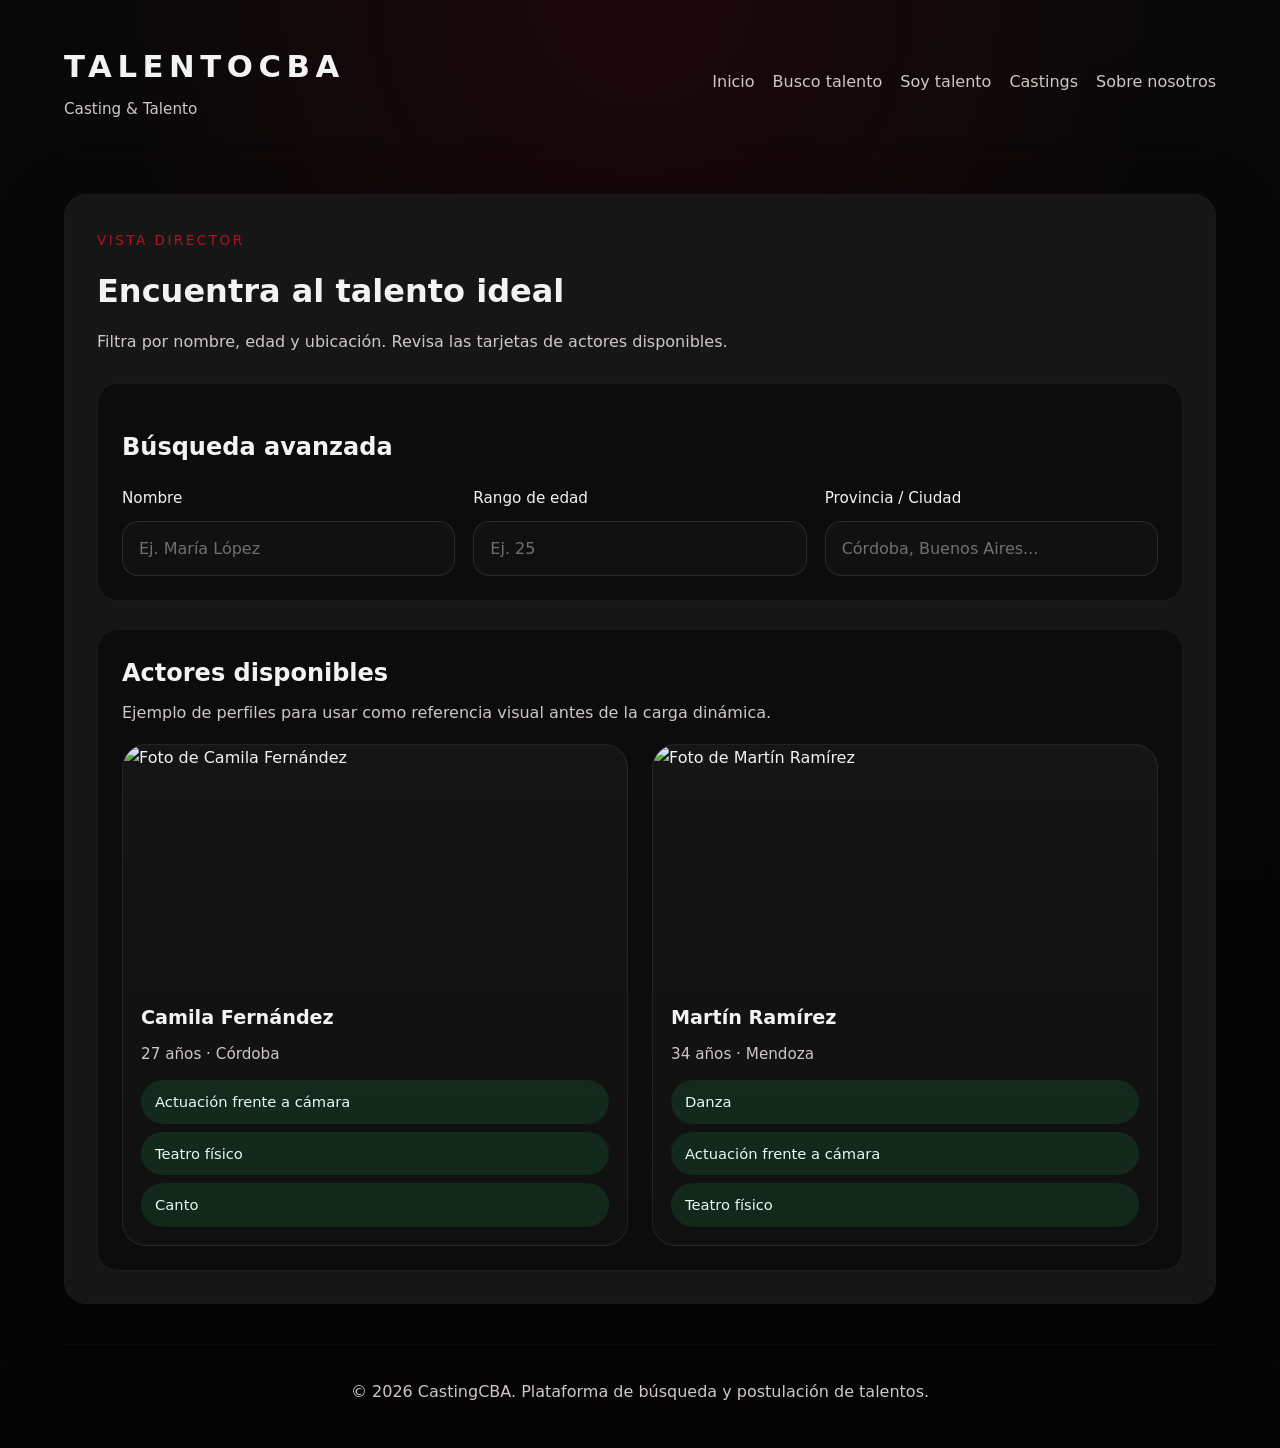
==== busco-talento.html @ aeace97a "antes de sass" ====
<!DOCTYPE html>
<html lang="es">
<head>
    <meta charset="utf-8">
    <meta name="viewport" content="width=device-width, initial-scale=1">
    <title>Busco talento — TalentoCBA</title>
    <link rel="stylesheet" href="style.css">
    <meta name="description" content="Buscador de talentos — CastingCBA">
</head>
<body>
    <div class="app-shell">
        <header class="site-header">
            <div class="brand">
                <span class="brand-logo">TalentoCBA</span>
                <p class="brand-tag">Casting & Talento</p>
            </div>
            <nav class="main-nav" aria-label="Navegación principal">
                <a href="index.html" class="nav-link">Inicio</a>
                <a href="busco-talento.html" class="nav-link">Busco talento</a>
                <a href="soy-talento.html" class="nav-link">Soy talento</a>
                <a href="castings.html" class="nav-link">Castings</a>
                <a href="sobre-nosotros.html" class="nav-link">Sobre nosotros</a>
            </nav>
        </header>

        <main>
            <section id="buscador" class="page-section section-buscador">
                <div class="section-header">
                    <span class="eyebrow">Vista Director</span>
                    <h1>Encuentra al talento ideal</h1>
                    <p>Filtra por nombre, edad y ubicación. Revisa las tarjetas de actores disponibles.</p>
                </div>

                <div class="panel filtro-panel" aria-labelledby="filtro-titulo">
                    <h2 id="filtro-titulo">Búsqueda avanzada</h2>
                    <form class="form-grid" id="formulario-buscador">
                        <label class="form-group" for="busqueda-input">
                            <span>Nombre</span>
                            <input type="search" id="busqueda-input" name="nombre" placeholder="Ej. María López">
                        </label>

                        <label class="form-group" for="busqueda-edad">
                            <span>Rango de edad</span>
                            <input type="number" id="busqueda-edad" name="edad" min="16" max="80" placeholder="Ej. 25">
                        </label>

                        <label class="form-group" for="busqueda-provincia">
                            <span>Provincia / Ciudad</span>
                            <input type="text" id="busqueda-provincia" name="ubicacion" placeholder="Córdoba, Buenos Aires...">
                        </label>
                    </form>
                </div>

                <div class="panel lista-panel">
                    <div class="panel-header">
                        <h2>Actores disponibles</h2>
                        <p>Ejemplo de perfiles para usar como referencia visual antes de la carga dinámica.</p>
                    </div>
                    <div id="contenedor-actores" class="actor-grid" role="list">
                        <article class="actor-card" role="listitem">
                            <div class="actor-card__media">
                                <img src="https://via.placeholder.com/320x320?text=Actriz" alt="Foto de Camila Fernández">
                            </div>
                            <div class="actor-card__body">
                                <h3>Camila Fernández</h3>
                                <p class="actor-meta">27 años · Córdoba</p>
                                <ul class="actor-skills">
                                    <li>Actuación frente a cámara</li>
                                    <li>Teatro físico</li>
                                    <li>Canto</li>
                                </ul>
                            </div>
                        </article>

                        <article class="actor-card" role="listitem">
                            <div class="actor-card__media">
                                <img src="https://via.placeholder.com/320x320?text=Actor" alt="Foto de Martín Ramírez">
                            </div>
                            <div class="actor-card__body">
                                <h3>Martín Ramírez</h3>
                                <p class="actor-meta">34 años · Mendoza</p>
                                <ul class="actor-skills">
                                    <li>Danza</li>
                                    <li>Actuación frente a cámara</li>
                                    <li>Teatro físico</li>
                                </ul>
                            </div>
                        </article>
                    </div>
                </div>
            </section>
        </main>

        <footer id="footer" class="site-footer">
            <p>© 2026 CastingCBA. Plataforma de búsqueda y postulación de talentos.</p>
        </footer>
    </div>
</body>
</html>
---- style.css ----
:root {
    color-scheme: dark;
    --bg: #090909;
    --surface: rgba(24, 24, 24, 0.95);
    --surface-strong: #121212;
    --surface-soft: #1b1b1b;
    --text: #f3f3f3;
    --text-muted: #d0c7c7;
    --accent: #b11226; /* rojo telón */
    --accent-strong: #7a0b18; /* rojo oscuro */
    --accent-soft: rgba(182, 3, 27, 0.12);
    --accent-contrast: #27ae60; /* verde contraste */
    --accent-contrast-soft: rgba(29, 214, 106, 0.12);
    --border: rgba(177, 18, 38, 0.08);
    --radius: 22px;
    --shadow: 0 25px 75px rgba(0, 0, 0, 0.28);
    font-family: Inter, system-ui, -apple-system, BlinkMacSystemFont, "Segoe UI", sans-serif;
}

* {
    box-sizing: border-box;
}

html, body {
    margin: 0;
    min-height: 100%;
    background: radial-gradient(circle at top, var(--accent-soft), transparent 35%),
                linear-gradient(180deg, #080808 0%, #050505 100%);
    color: var(--text);
}

body {
    line-height: 1.6;
}

img {
    display: block;
    max-width: 100%;
    height: auto;
}

button, input, select {
    font: inherit;
}

.app-shell {
    max-width: 1200px;
    margin: 0 auto;
    padding: 24px;
}

.site-header {
    display: flex;
    flex-wrap: wrap;
    justify-content: space-between;
    align-items: center;
    gap: 24px;
    padding: 18px 0 32px;
    border-bottom: 1px solid var(--border);
}

.brand {
    display: flex;
    flex-direction: column;
    gap: 6px;
}

.brand-logo {
    font-size: clamp(1.8rem, 2.4vw, 2.4rem);
    letter-spacing: 0.18em;
    text-transform: uppercase;
    font-weight: 800;
    color: var(--text);
}

.brand-tag {
    margin: 0;
    color: var(--text-muted);
    font-size: 0.95rem;
}

.main-nav {
    display: flex;
    gap: 18px;
    align-items: center;
}

/* Home links (index hub) */
.home-links ul {
    list-style: none;
    margin: 0;
    padding: 0;
    display: flex;
    gap: 18px;
}

.home-links a.nav-link {
    display: inline-block;
    padding: 12px 18px;
    border-radius: 12px;
    background: rgba(255,255,255,0.02);
}

.nav-link {
    color: var(--text-muted);
    text-decoration: none;
    transition: color 0.2s ease;
}

.nav-link:hover,
.nav-link:focus-visible {
    color: var(--accent);
}

.page-section {
    margin-top: 40px;
    padding: 32px;
    background: var(--surface);
    border: 1px solid var(--border);
    border-radius: var(--radius);
    box-shadow: var(--shadow);
}

.section-header {
    max-width: 760px;
    margin-bottom: 28px;
}

.eyebrow {
    display: inline-block;
    margin-bottom: 14px;
    color: var(--accent);
    font-size: 0.85rem;
    text-transform: uppercase;
    letter-spacing: 0.18em;
}

.section-header h1,
.section-header h2 {
    margin: 0 0 12px;
    font-size: clamp(2rem, 2.4vw, 2.4rem);
}

.section-header p {
    margin: 0;
    color: var(--text-muted);
    font-size: 1rem;
}

.panel {
    padding: 24px;
    background: rgba(12, 12, 12, 0.92);
    border: 1px solid rgba(255, 255, 255, 0.06);
    border-radius: 20px;
}

.filtro-panel {
    margin-bottom: 28px;
}

.panel-header {
    margin-bottom: 18px;
}

.panel-header h2 {
    margin: 0 0 8px;
    font-size: 1.5rem;
}

.panel-header p {
    margin: 0;
    color: var(--text-muted);
}

.form-grid {
    display: grid;
    gap: 18px;
    grid-template-columns: repeat(3, minmax(0, 1fr));
}

.form-group {
    display: flex;
    flex-direction: column;
    gap: 10px;
}

.form-group label,
.form-group span {
    font-size: 0.95rem;
    color: var(--text);
}

.form-group input,
.form-group select,
.form-group textarea {
    width: 100%;
    padding: 14px 16px;
    border-radius: 16px;
    border: 1px solid rgba(255,255,255,0.1);
    background: #111;
    color: var(--text);
}

.form-group input::placeholder {
    color: rgba(255,255,255,0.4);
}

.form-panel {
    display: grid;
    gap: 20px;
}

.form-panel .form-group {
    max-width: 520px;
}

.skill-group {
    border: 1px solid rgba(255,255,255,0.08);
    border-radius: 18px;
    padding: 18px;
    background: rgba(255,255,255,0.02);
}

.skill-group legend {
    padding: 0 8px;
    margin-left: 4px;
    color: var(--text);
    font-weight: 600;
}

.checkbox-inline {
    display: flex;
    align-items: center;
    gap: 12px;
    padding: 10px 0;
    color: var(--text-muted);
}

.checkbox-inline input {
    width: auto;
    accent-color: var(--accent);
}

.btn-submit {
    width: fit-content;
    padding: 14px 30px;
    border: none;
    border-radius: 999px;
    background: linear-gradient(135deg, var(--accent), #c97c46);
    color: #090909;
    font-weight: 700;
    cursor: pointer;
    transition: transform 0.2s ease, box-shadow 0.2s ease;
}

.btn-submit:hover,
.btn-submit:focus-visible {
    transform: translateY(-1px);
    box-shadow: 0 18px 35px rgba(39, 174, 96, 0.18);
}

.actor-grid {
    display: grid;
    gap: 24px;
    grid-template-columns: repeat(auto-fit, minmax(240px, 1fr));
}

.actor-card {
    display: grid;
    gap: 20px;
    border-radius: 24px;
    overflow: hidden;
    background: linear-gradient(180deg, rgba(255,255,255,0.04), rgba(255,255,255,0.02));
    border: 1px solid rgba(255,255,255,0.08);
    transition: transform 0.2s ease, border-color 0.2s ease;
}

.actor-card:hover {
    transform: translateY(-4px);
    border-color: rgba(177, 18, 38, 0.35);
}

.actor-card__media {
    min-height: 220px;
    overflow: hidden;
}

.actor-card__media img {
    width: 100%;
    height: 100%;
    object-fit: cover;
    display: block;
}

.actor-card__body {
    padding: 18px;
}

.actor-card h3 {
    margin: 0 0 8px;
    font-size: 1.2rem;
}

.actor-meta {
    margin: 0 0 14px;
    color: var(--text-muted);
    font-size: 0.95rem;
}

.actor-skills {
    list-style: none;
    margin: 0;
    padding: 0;
    display: grid;
    gap: 8px;
    color: var(--text);
}

.actor-skills li {
    padding: 10px 14px;
    border-radius: 999px;
    background: var(--accent-contrast-soft);
    color: #e7fbef;
    font-size: 0.92rem;
}

.site-footer {
    margin: 40px 0 20px;
    padding-top: 18px;
    color: var(--text-muted);
    border-top: 1px solid var(--border);
    text-align: center;
}

.d-none {
    display: none !important;
}

@media (max-width: 900px) {
    .form-grid {
        grid-template-columns: 1fr;
    }

    .site-header {
        flex-direction: column;
        align-items: flex-start;
    }
}

@media (max-width: 640px) {
    .app-shell {
        padding: 18px;
    }

    .page-section {
        padding: 22px;
    }

    .actor-card__body {
        padding: 16px;
    }
}

/* Additional responsive refinements */
@media (max-width: 1100px) {
    .app-shell {
        padding: 20px;
    }

    .form-grid {
        grid-template-columns: repeat(2, minmax(0, 1fr));
    }

    .section-header h1,
    .section-header h2 {
        font-size: clamp(1.6rem, 2.2vw, 2rem);
    }
}

@media (max-width: 900px) {
    .actor-grid {
        grid-template-columns: 1fr 1fr;
    }

    .actor-card__media {
        min-height: 180px;
    }

    .brand-logo {
        font-size: 1.6rem;
    }
}

@media (max-width: 700px) {
    .form-grid {
        grid-template-columns: 1fr;
    }

    .actor-grid {
        grid-template-columns: 1fr;
    }

    .actor-card__media {
        min-height: 140px;
    }

    .main-nav {
        width: 100%;
        justify-content: flex-start;
        gap: 12px;
        flex-wrap: wrap;
    }

    .nav-link {
        padding: 8px 10px;
    }
}

/* Reduce heavy shadows on small devices */
@media (max-width: 480px) {
    .page-section,
    .panel {
        box-shadow: none;
        border-radius: 14px;
        padding: 18px;
    }

    .brand-tag {
        font-size: 0.85rem;
    }
}
/* Contenedor principal */
.escenario-teatro {
  position: relative;
  width: 100%;
  height: 200px; /* Podés cambiar la altura a tu gusto */
  background-color: #1a1a1a; /* Fondo oscuro detrás del telón */
  overflow: hidden;
  border-radius: 8px;
  margin-bottom: 20px;
  display: flex;
  justify-content: center;
  align-items: center;
  cursor: pointer;
}

/* Estilo base para ambas hojas del telón */
.telon-hoja {
  position: absolute;
  top: 0;
  height: 100%;
  background: linear-gradient(to bottom, #800020, #4a0011); /* Rojo carmesí teatral */
  width: 50%; /* Cada una ocupa la mitad */
  transition: width 0.8s ease-in-out; /* Controla la velocidad de apertura */
  z-index: 2;
  box-shadow: inset 0 0 20px rgba(0, 0, 0, 0.5); /* Simula pliegues */
}

.telon-hoja.izquierda {
  left: 0;
}

.telon-hoja.derecha {
  right: 0;
}

/* El texto o contenido que queda abajo */
.contenido-escenario {
  position: relative;
  z-index: 1;
  text-align: center;
  color: #ffffff;
  padding: 20px;
}

/* --- LA MAGIA DEL HOVER (Apertura) --- */
.escenario-teatro:hover .telon-hoja {
  width: 0%; /* Al pasar el mouse, las hojas se encogen a cero */
}
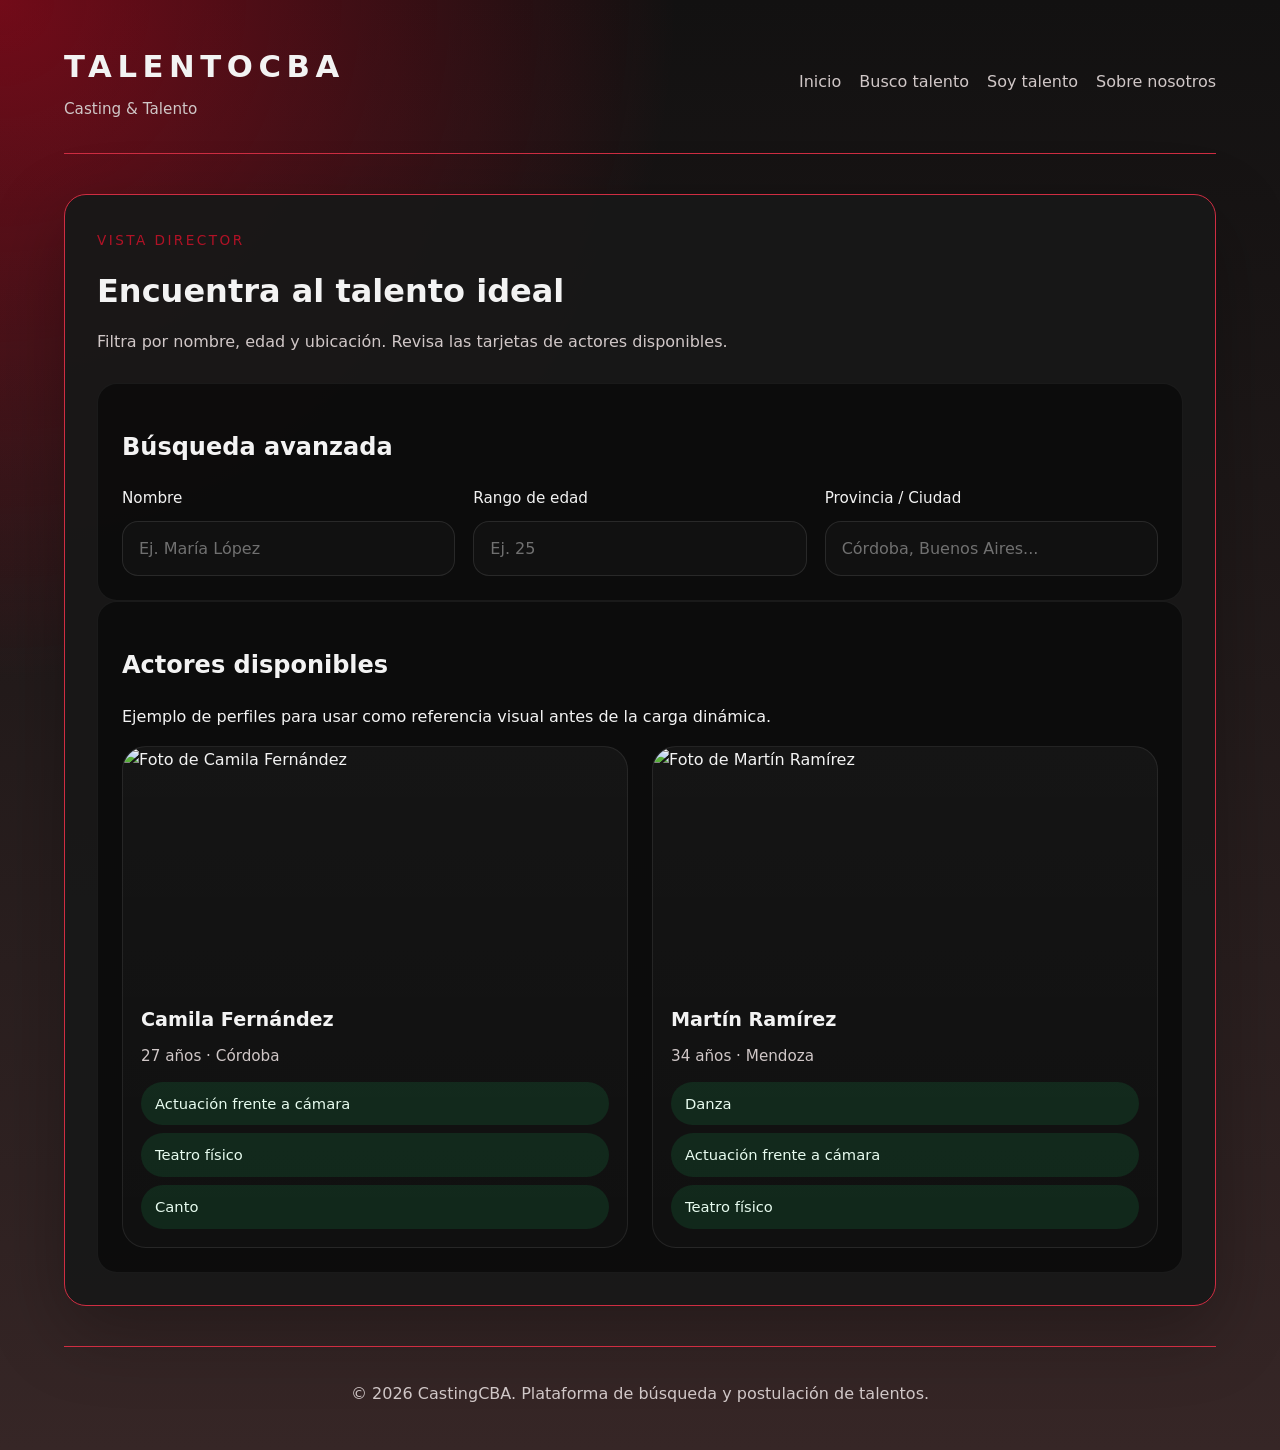
==== commit 386ed1b4: "eliminamos castings y ponemos enrutado de css" ====
--- a/busco-talento.html
+++ b/busco-talento.html
@@ -4,7 +4,7 @@
     <meta charset="utf-8">
     <meta name="viewport" content="width=device-width, initial-scale=1">
     <title>Busco talento — TalentoCBA</title>
-    <link rel="stylesheet" href="style.css">
+    <link rel="stylesheet" href="css/style.css">
     <meta name="description" content="Buscador de talentos — CastingCBA">
 </head>
 <body>
@@ -18,7 +18,7 @@
                 <a href="index.html" class="nav-link">Inicio</a>
                 <a href="busco-talento.html" class="nav-link">Busco talento</a>
                 <a href="soy-talento.html" class="nav-link">Soy talento</a>
-                <a href="castings.html" class="nav-link">Castings</a>
+                
                 <a href="sobre-nosotros.html" class="nav-link">Sobre nosotros</a>
             </nav>
         </header>
--- a/css/style.css
+++ b/css/style.css
@@ -0,0 +1,419 @@
+* {
+  box-sizing: border-box;
+}
+
+html, body {
+  margin: 0;
+  min-height: 100%;
+  background: radial-gradient(circle at top left, rgba(248, 2, 35, 0.4156862745), transparent 35%), linear-gradient(180deg, #121111 0%, #362626 100%);
+  color: #f3f3f3;
+  font-family: Inter, system-ui, -apple-system, BlinkMacSystemFont, "Segoe UI", sans-serif;
+}
+
+body {
+  line-height: 1.6;
+}
+
+img {
+  display: block;
+  max-width: 100%;
+  height: auto;
+}
+
+button, input, select {
+  font: inherit;
+}
+
+.d-none {
+  display: none !important;
+}
+
+.app-shell {
+  max-width: 1200px;
+  margin: 0 auto;
+  padding: 24px;
+}
+
+.site-header {
+  display: flex;
+  flex-wrap: wrap;
+  justify-content: space-between;
+  align-items: center;
+  gap: 24px;
+  padding: 18px 0 32px;
+  border-bottom: 1px solid rgb(207, 45, 66);
+}
+
+.brand {
+  display: flex;
+  flex-direction: column;
+  gap: 6px;
+}
+
+.brand-logo {
+  font-size: clamp(1.8rem, 2.4vw, 2.4rem);
+  letter-spacing: 0.18em;
+  text-transform: uppercase;
+  font-weight: 800;
+  color: gradient(rgba(13, 141, 66, 0.478)) from 0% to 100% via #b11226;
+}
+
+.brand-tag {
+  margin: 0;
+  color: #d0c7c7;
+  font-size: 0.95rem;
+}
+
+.main-nav {
+  display: flex;
+  gap: 18px;
+  align-items: center;
+}
+
+.home-links ul {
+  list-style: none;
+  margin: 0;
+  padding: 0;
+  display: flex;
+  gap: 18px;
+}
+
+.home-links a.nav-link {
+  display: inline-block;
+  padding: 12px 18px;
+  border-radius: 12px;
+  background: rgba(255, 255, 255, 0.02);
+}
+
+.nav-link {
+  color: #d0c7c7;
+  text-decoration: none;
+  transition: color 0.2s ease;
+}
+.nav-link:hover, .nav-link:focus-visible {
+  color: #b11226;
+}
+
+.page-section {
+  margin-top: 40px;
+  padding: 32px;
+  background: rgba(24, 24, 24, 0.95);
+  border: 1px solid rgb(207, 45, 66);
+  border-radius: 22px;
+  box-shadow: 0 25px 75px rgba(0, 0, 0, 0.28);
+}
+
+.section-header {
+  max-width: 760px;
+  margin-bottom: 28px;
+}
+.section-header h1,
+.section-header h2 {
+  margin: 0 0 12px;
+  font-size: clamp(2rem, 2.4vw, 2.4rem);
+}
+.section-header p {
+  margin: 0;
+  color: #d0c7c7;
+  font-size: 1rem;
+}
+
+.eyebrow {
+  display: inline-block;
+  margin-bottom: 14px;
+  color: #b11226;
+  font-size: 0.85rem;
+  text-transform: uppercase;
+  letter-spacing: 0.18em;
+}
+
+.panel {
+  padding: 24px;
+  background: rgba(12, 12, 12, 0.92);
+  border: 1px solid rgba(255, 255, 255, 0.06);
+  border-radius: 20px;
+}
+
+.site-footer {
+  margin: 40px 0 20px;
+  padding-top: 18px;
+  color: #d0c7c7;
+  border-top: 1px solid rgb(207, 45, 66);
+  text-align: center;
+}
+
+.form-grid {
+  display: grid;
+  gap: 18px;
+  grid-template-columns: repeat(3, minmax(0, 1fr));
+}
+
+.form-group {
+  display: flex;
+  flex-direction: column;
+  gap: 10px;
+}
+.form-group label,
+.form-group span {
+  font-size: 0.95rem;
+  color: #f3f3f3;
+}
+.form-group input,
+.form-group select,
+.form-group textarea {
+  width: 100%;
+  padding: 14px 16px;
+  border-radius: 16px;
+  border: 1px solid rgba(255, 255, 255, 0.1);
+  background: #111;
+  color: #f3f3f3;
+}
+.form-group input::placeholder {
+  color: rgba(255, 255, 255, 0.4);
+}
+
+.form-panel {
+  display: grid;
+  gap: 20px;
+}
+
+.form-panel .form-group {
+  max-width: 520px;
+}
+
+.skill-group {
+  border: 1px solid rgba(255, 255, 255, 0.08);
+  border-radius: 18px;
+  padding: 18px;
+  background: rgba(255, 255, 255, 0.02);
+}
+
+.skill-group legend {
+  padding: 0 8px;
+  margin-left: 4px;
+  color: #f3f3f3;
+  font-weight: 600;
+}
+
+.checkbox-inline {
+  display: flex;
+  align-items: center;
+  gap: 12px;
+  padding: 10px 0;
+  color: #d0c7c7;
+}
+.checkbox-inline input {
+  width: auto;
+  accent-color: #b11226;
+}
+
+.btn-submit {
+  width: fit-content;
+  padding: 14px 30px;
+  border: none;
+  border-radius: 999px;
+  background: linear-gradient(135deg, #b11226, #c97c46);
+  color: #090909;
+  font-weight: 700;
+  cursor: pointer;
+  transition: transform 0.2s ease, box-shadow 0.2s ease;
+}
+.btn-submit:hover, .btn-submit:focus-visible {
+  transform: translateY(-1px);
+  box-shadow: 0 18px 35px rgba(39, 174, 96, 0.18);
+}
+
+.actor-grid {
+  display: grid;
+  gap: 24px;
+  grid-template-columns: repeat(auto-fit, minmax(240px, 1fr));
+}
+
+.actor-card, .casting-card {
+  display: grid;
+  gap: 20px;
+  border-radius: 24px;
+  overflow: hidden;
+  background: linear-gradient(180deg, rgba(255, 255, 255, 0.04), rgba(255, 255, 255, 0.02));
+  border: 1px solid rgba(255, 255, 255, 0.08);
+  transition: transform 0.2s ease, border-color 0.2s ease;
+}
+.actor-card:hover, .casting-card:hover {
+  transform: translateY(-4px);
+  border-color: rgba(177, 18, 38, 0.35);
+}
+
+.actor-card__media {
+  min-height: 220px;
+  overflow: hidden;
+}
+.actor-card__media img {
+  width: 100%;
+  height: 100%;
+  object-fit: cover;
+  display: block;
+}
+
+.actor-card__body {
+  padding: 18px;
+}
+
+.actor-card h3, .casting-card h3 {
+  margin: 0 0 8px;
+  font-size: 1.2rem;
+}
+
+.actor-meta {
+  margin: 0 0 14px;
+  color: #d0c7c7;
+  font-size: 0.95rem;
+}
+
+.actor-skills {
+  list-style: none;
+  margin: 0;
+  padding: 0;
+  display: grid;
+  gap: 8px;
+  color: #f3f3f3;
+}
+.actor-skills li {
+  padding: 10px 14px;
+  border-radius: 999px;
+  background: rgba(29, 214, 106, 0.12);
+  color: #e7fbef;
+  font-size: 0.92rem;
+}
+
+.casting-card__media {
+  min-height: 180px;
+}
+
+.casting-card__body {
+  padding: 18px;
+}
+
+.casting-info {
+  margin: 0 0 12px;
+  color: #d0c7c7;
+}
+
+.escenario-teatro {
+  position: relative;
+  width: 100%;
+  height: 30rem;
+  background-color: #1a1a1a;
+  overflow: hidden;
+  border-radius: 8px;
+  margin-bottom: 20px;
+  display: flex;
+  justify-content: center;
+  align-items: center;
+  cursor: pointer;
+}
+
+.telon-hoja {
+  position: absolute;
+  top: 0;
+  height: 100%;
+  background: linear-gradient(to bottom, #800020, #4a0011);
+  width: 50%;
+  transition: width 0.8s ease-in-out;
+  z-index: 2;
+  box-shadow: inset 0 0 20px rgba(0, 0, 0, 0.5);
+}
+
+.telon-hoja.izquierda {
+  left: 0;
+}
+
+.telon-hoja.derecha {
+  right: 0;
+}
+
+.contenido-escenario {
+  position: relative;
+  z-index: 1;
+  text-align: center;
+  color: #ffffff;
+  padding: 20px;
+}
+
+.escenario-teatro:hover .telon-hoja {
+  width: 0%;
+}
+
+@media (max-width: 1100px) {
+  .app-shell {
+    padding: 20px;
+  }
+  .form-grid {
+    grid-template-columns: repeat(2, minmax(0, 1fr));
+  }
+  .section-header h1,
+  .section-header h2 {
+    font-size: clamp(1.6rem, 2.2vw, 2rem);
+  }
+}
+@media (max-width: 900px) {
+  .form-grid {
+    grid-template-columns: 1fr;
+  }
+  .site-header {
+    flex-direction: column;
+    align-items: flex-start;
+  }
+  .actor-grid {
+    grid-template-columns: 1fr 1fr;
+  }
+  .actor-card__media {
+    min-height: 180px;
+  }
+  .brand-logo {
+    font-size: 1.6rem;
+  }
+}
+@media (max-width: 700px) {
+  .form-grid {
+    grid-template-columns: 1fr;
+  }
+  .actor-grid {
+    grid-template-columns: 1fr;
+  }
+  .actor-card__media {
+    min-height: 140px;
+  }
+  .main-nav {
+    width: 100%;
+    justify-content: flex-start;
+    gap: 12px;
+    flex-wrap: wrap;
+  }
+  .nav-link {
+    padding: 8px 10px;
+  }
+}
+@media (max-width: 640px) {
+  .app-shell {
+    padding: 18px;
+  }
+  .page-section {
+    padding: 22px;
+  }
+  .actor-card__body {
+    padding: 16px;
+  }
+}
+@media (max-width: 480px) {
+  .page-section,
+  .panel {
+    box-shadow: none;
+    border-radius: 14px;
+    padding: 18px;
+  }
+  .brand-tag {
+    font-size: 0.85rem;
+  }
+}
+
+/*# sourceMappingURL=style.css.map */
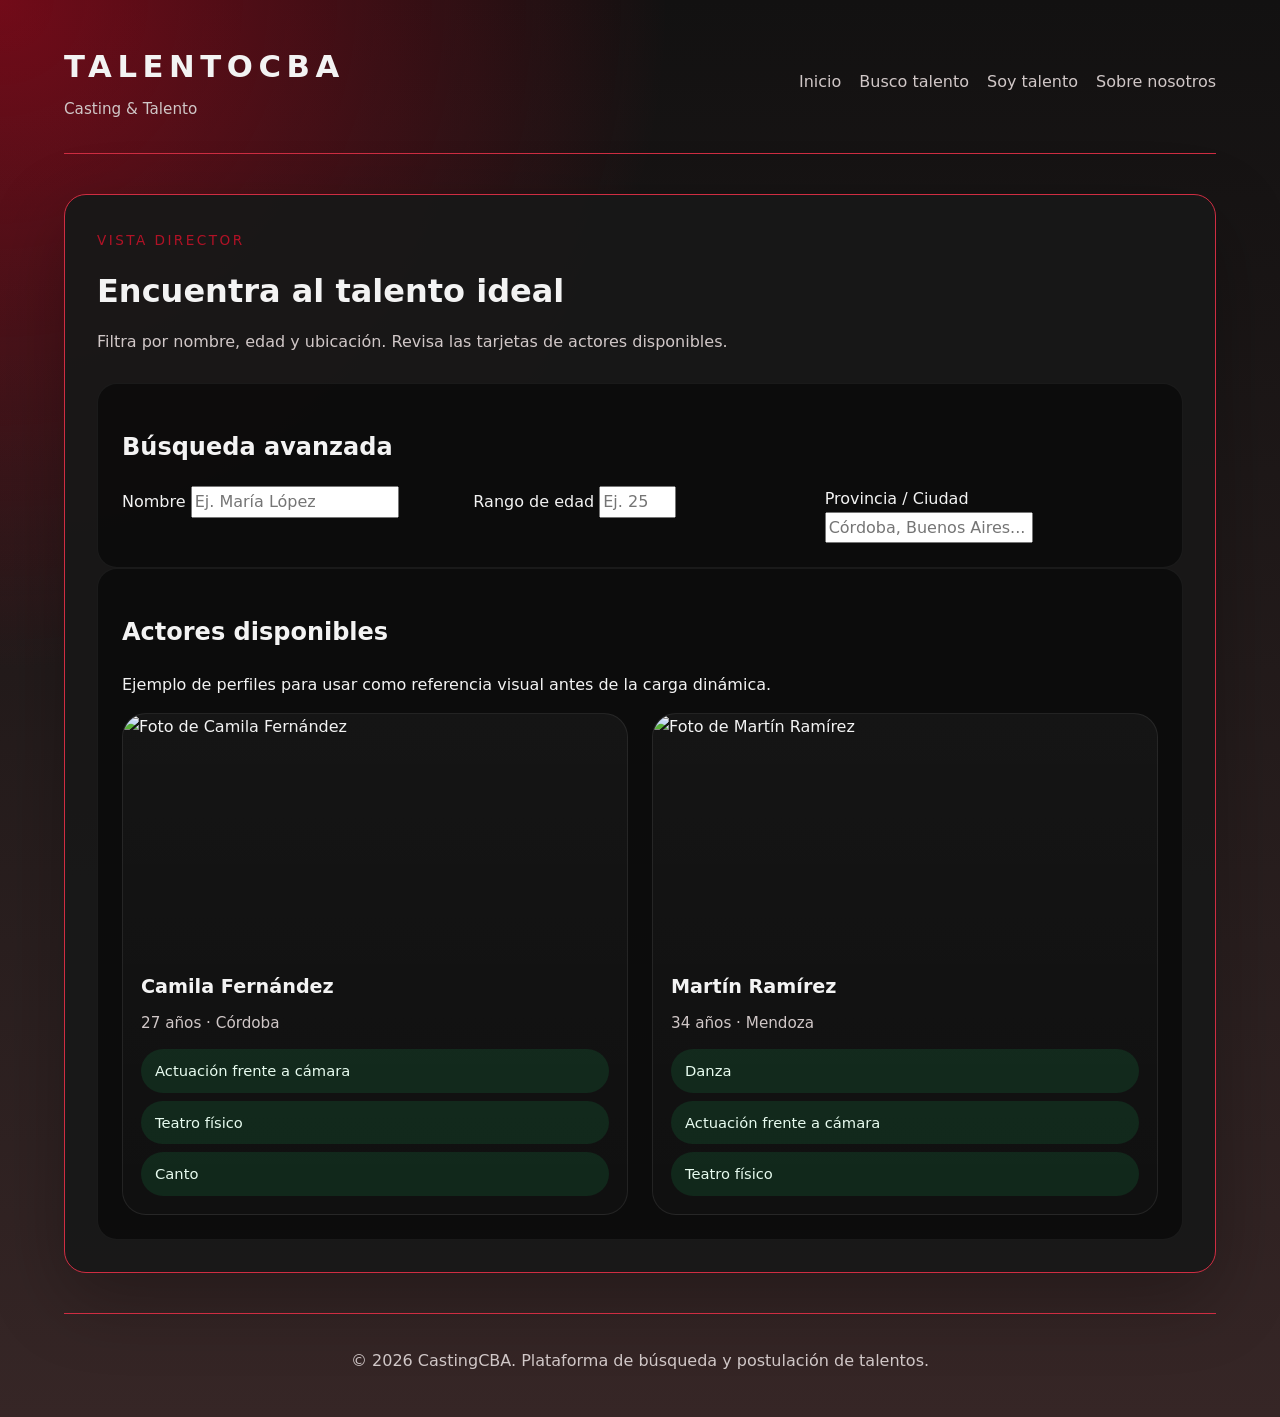
==== commit e057aafe: "avanzado con api y algunos comentarios nuevos" ====
--- a/busco-talento.html
+++ b/busco-talento.html
@@ -6,6 +6,7 @@
     <title>Busco talento — TalentoCBA</title>
     <link rel="stylesheet" href="css/style.css">
     <meta name="description" content="Buscador de talentos — CastingCBA">
+    <script src="js/busco-talento.js"></script>
 </head>
 <body>
     <div class="app-shell">
--- a/css/style.css
+++ b/css/style.css
@@ -75,6 +75,7 @@
   margin: 0;
   padding: 0;
   display: flex;
+  justify-content: center;
   gap: 18px;
 }
 
@@ -148,19 +149,19 @@
   grid-template-columns: repeat(3, minmax(0, 1fr));
 }
 
-.form-group {
+.grupo-formulario {
   display: flex;
   flex-direction: column;
   gap: 10px;
 }
-.form-group label,
-.form-group span {
+.grupo-formulario label,
+.grupo-formulario span {
   font-size: 0.95rem;
   color: #f3f3f3;
 }
-.form-group input,
-.form-group select,
-.form-group textarea {
+.grupo-formulario input,
+.grupo-formulario select,
+.grupo-formulario textarea {
   width: 100%;
   padding: 14px 16px;
   border-radius: 16px;
@@ -168,27 +169,27 @@
   background: #111;
   color: #f3f3f3;
 }
-.form-group input::placeholder {
+.grupo-formulario input::placeholder {
   color: rgba(255, 255, 255, 0.4);
 }
 
-.form-panel {
+.formulario-panel {
   display: grid;
   gap: 20px;
 }
 
-.form-panel .form-group {
+.formulario-panel .grupo-formulario {
   max-width: 520px;
 }
 
-.skill-group {
+.grupo-habilidades {
   border: 1px solid rgba(255, 255, 255, 0.08);
   border-radius: 18px;
   padding: 18px;
   background: rgba(255, 255, 255, 0.02);
 }
 
-.skill-group legend {
+.grupo-habilidades legend {
   padding: 0 8px;
   margin-left: 4px;
   color: #f3f3f3;
@@ -207,7 +208,7 @@
   accent-color: #b11226;
 }
 
-.btn-submit {
+.btn-enviar {
   width: fit-content;
   padding: 14px 30px;
   border: none;
@@ -218,9 +219,107 @@
   cursor: pointer;
   transition: transform 0.2s ease, box-shadow 0.2s ease;
 }
-.btn-submit:hover, .btn-submit:focus-visible {
+.btn-enviar:hover, .btn-enviar:focus-visible {
   transform: translateY(-1px);
   box-shadow: 0 18px 35px rgba(39, 174, 96, 0.18);
+}
+
+.registro-contenedor {
+  display: grid;
+  gap: 32px;
+}
+
+@media (min-width: 900px) {
+  .registro-contenedor {
+    grid-template-columns: 1.35fr 0.95fr;
+    align-items: start;
+  }
+}
+
+.vista-modelo {
+  display: grid;
+  gap: 20px;
+  padding: 24px;
+  border-radius: 24px;
+  border: 1px solid rgba(255, 255, 255, 0.08);
+  background: rgba(255, 255, 255, 0.03);
+}
+
+.vista-modelo-cabecera {
+  display: grid;
+  gap: 10px;
+}
+
+.badge {
+  display: inline-flex;
+  align-items: center;
+  justify-content: center;
+  padding: 8px 14px;
+  border-radius: 999px;
+  background: rgba(177, 18, 38, 0.16);
+  color: #f3f3f3;
+  font-size: 0.75rem;
+  letter-spacing: 0.08em;
+  text-transform: uppercase;
+}
+
+.vista-modelo-cabecera h3 {
+  margin: 0;
+  font-size: 1.2rem;
+  color: #f3f3f3;
+}
+
+.vista-modelo-cabecera p {
+  margin: 0;
+  color: #d0c7c7;
+}
+
+.tarjeta-modelo {
+  display: grid;
+  gap: 18px;
+  padding: 20px;
+  border-radius: 22px;
+  background: rgba(255, 255, 255, 0.02);
+  border: 1px solid rgba(255, 255, 255, 0.08);
+}
+
+.tarjeta-avatar {
+  min-height: 180px;
+  border-radius: 24px;
+  background: linear-gradient(180deg, rgba(177, 18, 38, 0.16), rgba(201, 124, 70, 0.08));
+  display: grid;
+  place-items: center;
+  color: #f3f3f3;
+  font-weight: 700;
+}
+
+.tarjeta-detalle {
+  display: grid;
+  gap: 6px;
+}
+
+.tarjeta-etiqueta {
+  margin: 0;
+  color: #d0c7c7;
+  font-size: 0.95rem;
+}
+
+.tarjeta-texto {
+  margin: 0;
+  color: #f3f3f3;
+  font-weight: 600;
+}
+
+.tarjeta-habilidades {
+  margin: 0;
+  padding-left: 18px;
+  display: grid;
+  gap: 8px;
+  color: #f3f3f3;
+}
+
+.tarjeta-habilidades li {
+  list-style: disc;
 }
 
 .actor-grid {
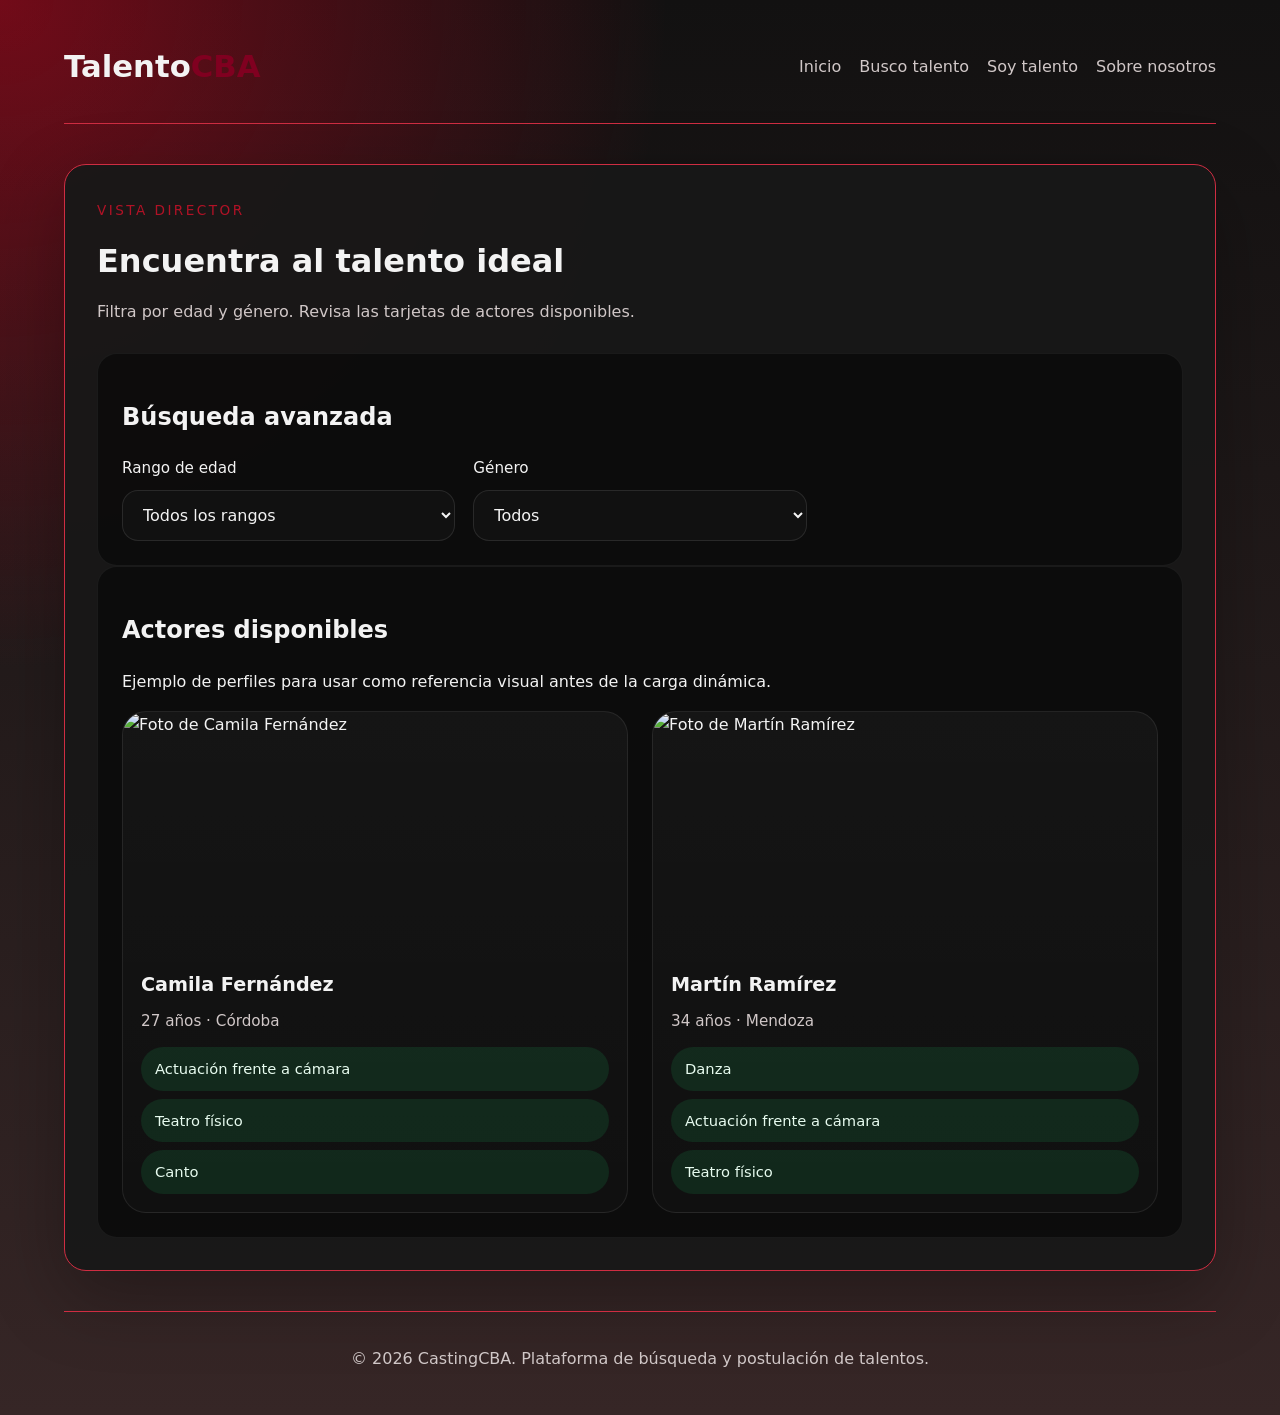
==== commit 8ae69b15: "se termino con pagina soy talento, completo el js y ahora vamos por busco talento." ====
--- a/busco-talento.html
+++ b/busco-talento.html
@@ -10,10 +10,10 @@
 </head>
 <body>
     <div class="app-shell">
-        <header class="site-header">
+        <header class="sitio-header">
             <div class="brand">
-                <span class="brand-logo">TalentoCBA</span>
-                <p class="brand-tag">Casting & Talento</p>
+                <span class="brand-logo">Talento<span class="resalto-rojo">CBA</span></span>
+                
             </div>
             <nav class="main-nav" aria-label="Navegación principal">
                 <a href="index.html" class="nav-link">Inicio</a>
@@ -29,26 +29,37 @@
                 <div class="section-header">
                     <span class="eyebrow">Vista Director</span>
                     <h1>Encuentra al talento ideal</h1>
-                    <p>Filtra por nombre, edad y ubicación. Revisa las tarjetas de actores disponibles.</p>
+                    <p>Filtra por edad y género. Revisa las tarjetas de actores disponibles.</p>
                 </div>
 
                 <div class="panel filtro-panel" aria-labelledby="filtro-titulo">
                     <h2 id="filtro-titulo">Búsqueda avanzada</h2>
                     <form class="form-grid" id="formulario-buscador">
-                        <label class="form-group" for="busqueda-input">
-                            <span>Nombre</span>
-                            <input type="search" id="busqueda-input" name="nombre" placeholder="Ej. María López">
+                        <label class="form-group" for="busqueda-edad">
+                            <span>Rango de edad</span>
+                            <select id="busqueda-edad" name="edad">
+                                <option value="">Todos los rangos</option>
+                                <option value="18-29">18 a 29 años</option>
+                                <option value="30-39">30 a 39 años</option>
+                                <option value="40-49">40 a 49 años</option>
+                                <option value="50-59">50 a 59 años</option>
+                                <option value="60-69">60 a 69 años</option>
+                                <option value="70-79">70 a 79 años</option>
+                                <option value="80-89">80 a 89 años</option>
+                                <option value="90-100">90 a 100 años</option>
+                            </select>
                         </label>
 
-                        <label class="form-group" for="busqueda-edad">
-                            <span>Rango de edad</span>
-                            <input type="number" id="busqueda-edad" name="edad" min="16" max="80" placeholder="Ej. 25">
+                        <label class="form-group" for="busqueda-genero">
+                            <span>Género</span>
+                            <select id="busqueda-genero" name="genero">
+                                <option value="">Todos</option>
+                                <option value="Femenino">Femenino</option>
+                                <option value="Masculino">Masculino</option>
+                                <option value="No binario">Género fluido</option>
+                            </select>
                         </label>
 
-                        <label class="form-group" for="busqueda-provincia">
-                            <span>Provincia / Ciudad</span>
-                            <input type="text" id="busqueda-provincia" name="ubicacion" placeholder="Córdoba, Buenos Aires...">
-                        </label>
                     </form>
                 </div>
 
@@ -92,7 +103,7 @@
             </section>
         </main>
 
-        <footer id="footer" class="site-footer">
+        <footer id="footer" class="sitio-footer">
             <p>© 2026 CastingCBA. Plataforma de búsqueda y postulación de talentos.</p>
         </footer>
     </div>
--- a/css/style.css
+++ b/css/style.css
@@ -28,13 +28,18 @@
   display: none !important;
 }
 
+.resalto-rojo {
+  color: #800020;
+  font-weight: bold;
+}
+
 .app-shell {
   max-width: 1200px;
   margin: 0 auto;
   padding: 24px;
 }
 
-.site-header {
+.sitio-header {
   display: flex;
   flex-wrap: wrap;
   justify-content: space-between;
@@ -52,10 +57,7 @@
 
 .brand-logo {
   font-size: clamp(1.8rem, 2.4vw, 2.4rem);
-  letter-spacing: 0.18em;
-  text-transform: uppercase;
-  font-weight: 800;
-  color: gradient(rgba(13, 141, 66, 0.478)) from 0% to 100% via #b11226;
+  font-weight: 700;
 }
 
 .brand-tag {
@@ -75,7 +77,6 @@
   margin: 0;
   padding: 0;
   display: flex;
-  justify-content: center;
   gap: 18px;
 }
 
@@ -135,7 +136,59 @@
   border-radius: 20px;
 }
 
-.site-footer {
+.registro-contenedor {
+  display: flex;
+  gap: 24px;
+  align-items: flex-start;
+  flex-wrap: wrap;
+}
+
+.registro-contenedor > .formulario-panel,
+.registro-contenedor > .vista-modelo {
+  flex: 1;
+  min-width: 320px;
+}
+
+.vista-modelo {
+  display: flex;
+  flex-direction: column;
+  gap: 20px;
+}
+
+.vista-modelo-cabecera {
+  display: flex;
+  flex-direction: column;
+  gap: 8px;
+}
+
+.tarjeta-modelo {
+  display: grid;
+  gap: 16px;
+  padding: 20px;
+  background: rgba(255, 255, 255, 0.04);
+  border: 1px solid rgba(255, 255, 255, 0.08);
+  border-radius: 20px;
+}
+
+.tarjeta-avatar {
+  min-height: 220px;
+  border-radius: 18px;
+  background: rgba(255, 255, 255, 0.06);
+  display: flex;
+  align-items: center;
+  justify-content: center;
+  color: #d0c7c7;
+  font-weight: 700;
+  overflow: hidden;
+}
+
+.panel-index {
+  display: flex;
+  justify-content: center;
+  align-items: center;
+}
+
+.sitio-footer {
   margin: 40px 0 20px;
   padding-top: 18px;
   color: #d0c7c7;
@@ -143,25 +196,29 @@
   text-align: center;
 }
 
+.registro-panel {
+  width: 100%;
+}
+
 .form-grid {
   display: grid;
   gap: 18px;
   grid-template-columns: repeat(3, minmax(0, 1fr));
 }
 
-.grupo-formulario {
+.form-group {
   display: flex;
   flex-direction: column;
   gap: 10px;
 }
-.grupo-formulario label,
-.grupo-formulario span {
+.form-group label,
+.form-group span {
   font-size: 0.95rem;
   color: #f3f3f3;
 }
-.grupo-formulario input,
-.grupo-formulario select,
-.grupo-formulario textarea {
+.form-group input,
+.form-group select,
+.form-group textarea {
   width: 100%;
   padding: 14px 16px;
   border-radius: 16px;
@@ -169,31 +226,23 @@
   background: #111;
   color: #f3f3f3;
 }
-.grupo-formulario input::placeholder {
+.form-group input::placeholder {
   color: rgba(255, 255, 255, 0.4);
 }
 
+.form-panel {
+  display: grid;
+  gap: 20px;
+}
+
 .formulario-panel {
   display: grid;
   gap: 20px;
-}
-
-.formulario-panel .grupo-formulario {
+  width: 100%;
+}
+
+.form-panel .form-group {
   max-width: 520px;
-}
-
-.grupo-habilidades {
-  border: 1px solid rgba(255, 255, 255, 0.08);
-  border-radius: 18px;
-  padding: 18px;
-  background: rgba(255, 255, 255, 0.02);
-}
-
-.grupo-habilidades legend {
-  padding: 0 8px;
-  margin-left: 4px;
-  color: #f3f3f3;
-  font-weight: 600;
 }
 
 .checkbox-inline {
@@ -206,6 +255,21 @@
 .checkbox-inline input {
   width: auto;
   accent-color: #b11226;
+}
+
+.radio-inline {
+  display: flex;
+  flex-direction: row;
+  align-items: center;
+  gap: 0;
+  padding: 10px 0;
+  color: #d0c7c7;
+}
+.radio-inline input {
+  width: auto;
+  accent-color: #b11226;
+  flex-shrink: 0;
+  margin-right: 8px;
 }
 
 .btn-enviar {
@@ -224,102 +288,46 @@
   box-shadow: 0 18px 35px rgba(39, 174, 96, 0.18);
 }
 
-.registro-contenedor {
-  display: grid;
-  gap: 32px;
-}
-
-@media (min-width: 900px) {
-  .registro-contenedor {
-    grid-template-columns: 1.35fr 0.95fr;
-    align-items: start;
-  }
-}
-
-.vista-modelo {
-  display: grid;
-  gap: 20px;
-  padding: 24px;
-  border-radius: 24px;
+.grupo-habilidades {
+  display: grid;
+  gap: 12px;
+  padding: 18px;
   border: 1px solid rgba(255, 255, 255, 0.08);
-  background: rgba(255, 255, 255, 0.03);
-}
-
-.vista-modelo-cabecera {
-  display: grid;
-  gap: 10px;
-}
-
-.badge {
-  display: inline-flex;
-  align-items: center;
-  justify-content: center;
-  padding: 8px 14px;
+  border-radius: 18px;
+  background: rgba(255, 255, 255, 0.02);
+}
+
+.tarjeta-detalle {
+  display: grid;
+  gap: 6px;
+}
+
+.tarjeta-etiqueta {
+  font-size: 0.85rem;
+  color: #d0c7c7;
+  text-transform: uppercase;
+  letter-spacing: 0.12em;
+}
+
+.tarjeta-texto {
+  color: #f3f3f3;
+  min-height: 1.4rem;
+}
+
+.tarjeta-habilidades {
+  list-style: none;
+  margin: 0;
+  padding: 0;
+  display: grid;
+  gap: 8px;
+}
+
+.tarjeta-habilidades li {
+  padding: 10px 14px;
   border-radius: 999px;
-  background: rgba(177, 18, 38, 0.16);
-  color: #f3f3f3;
-  font-size: 0.75rem;
-  letter-spacing: 0.08em;
-  text-transform: uppercase;
-}
-
-.vista-modelo-cabecera h3 {
-  margin: 0;
-  font-size: 1.2rem;
-  color: #f3f3f3;
-}
-
-.vista-modelo-cabecera p {
-  margin: 0;
-  color: #d0c7c7;
-}
-
-.tarjeta-modelo {
-  display: grid;
-  gap: 18px;
-  padding: 20px;
-  border-radius: 22px;
-  background: rgba(255, 255, 255, 0.02);
-  border: 1px solid rgba(255, 255, 255, 0.08);
-}
-
-.tarjeta-avatar {
-  min-height: 180px;
-  border-radius: 24px;
-  background: linear-gradient(180deg, rgba(177, 18, 38, 0.16), rgba(201, 124, 70, 0.08));
-  display: grid;
-  place-items: center;
-  color: #f3f3f3;
-  font-weight: 700;
-}
-
-.tarjeta-detalle {
-  display: grid;
-  gap: 6px;
-}
-
-.tarjeta-etiqueta {
-  margin: 0;
-  color: #d0c7c7;
-  font-size: 0.95rem;
-}
-
-.tarjeta-texto {
-  margin: 0;
-  color: #f3f3f3;
-  font-weight: 600;
-}
-
-.tarjeta-habilidades {
-  margin: 0;
-  padding-left: 18px;
-  display: grid;
-  gap: 8px;
-  color: #f3f3f3;
-}
-
-.tarjeta-habilidades li {
-  list-style: disc;
+  background: rgba(29, 214, 106, 0.12);
+  color: #e7fbef;
+  font-size: 0.92rem;
 }
 
 .actor-grid {
@@ -442,6 +450,20 @@
   width: 0%;
 }
 
+.section-header .subtitulo-index {
+  font-size: 1.25rem;
+  color: #e19292;
+  margin-top: 10px;
+  text-align: center;
+  margin-bottom: 20px;
+}
+
+.section-header .bienvenida-index {
+  font-size: 2.5rem;
+  margin: 0;
+  text-align: center;
+}
+
 @media (max-width: 1100px) {
   .app-shell {
     padding: 20px;
@@ -458,7 +480,7 @@
   .form-grid {
     grid-template-columns: 1fr;
   }
-  .site-header {
+  .sitio-header {
     flex-direction: column;
     align-items: flex-start;
   }
@@ -470,6 +492,14 @@
   }
   .brand-logo {
     font-size: 1.6rem;
+  }
+  .registro-contenedor {
+    flex-direction: column;
+  }
+  .registro-contenedor > .formulario-panel,
+  .registro-contenedor > .vista-modelo {
+    min-width: 100%;
+    width: 100%;
   }
 }
 @media (max-width: 700px) {
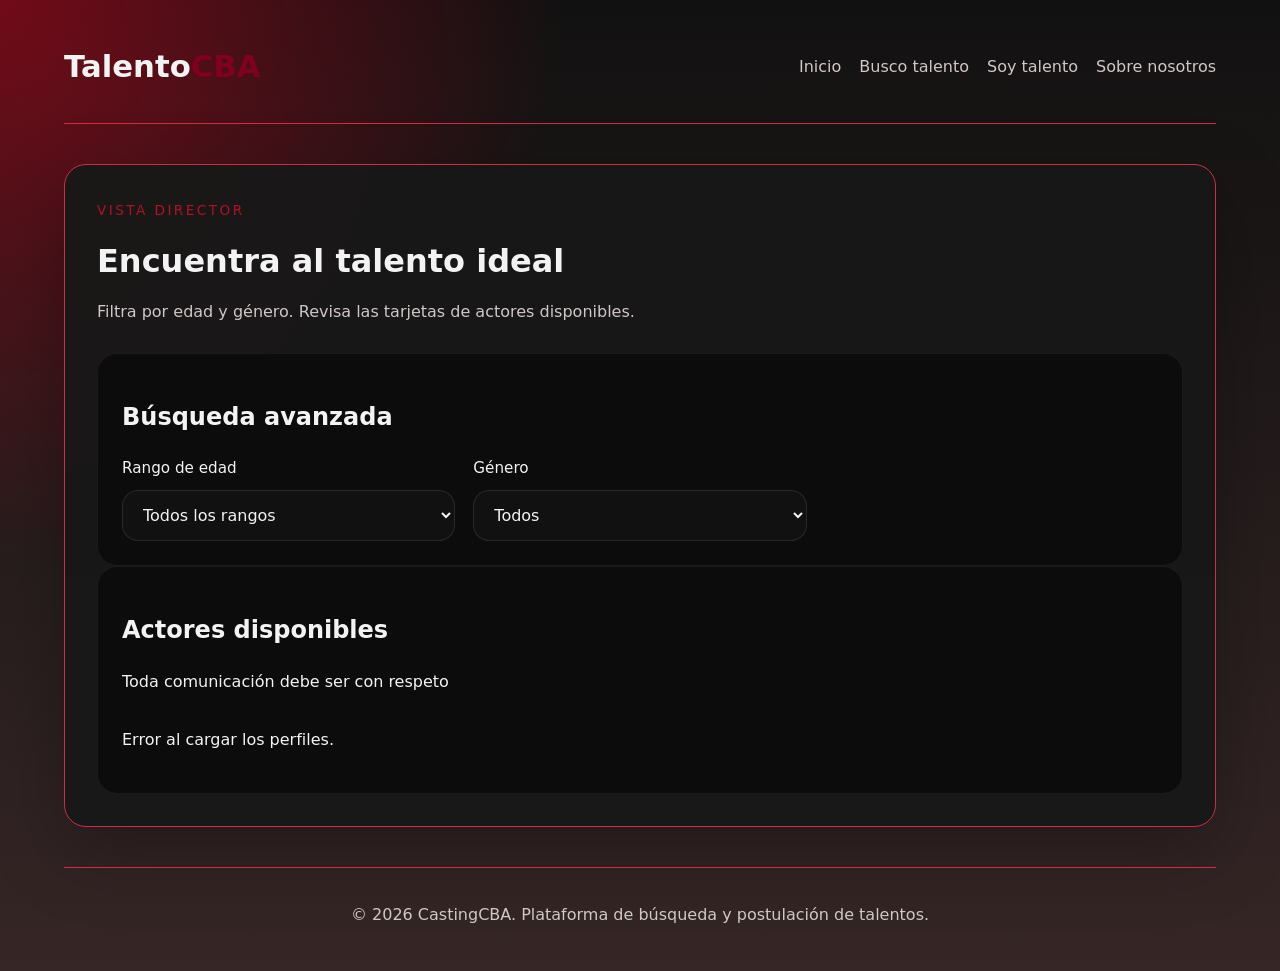
==== commit 5f4d495b: "hecho el busco talento, verificar de la db coordina el numero de celular" ====
--- a/busco-talento.html
+++ b/busco-talento.html
@@ -66,38 +66,10 @@
                 <div class="panel lista-panel">
                     <div class="panel-header">
                         <h2>Actores disponibles</h2>
-                        <p>Ejemplo de perfiles para usar como referencia visual antes de la carga dinámica.</p>
+                        <p>Toda comunicación debe ser con respeto</p>
                     </div>
                     <div id="contenedor-actores" class="actor-grid" role="list">
-                        <article class="actor-card" role="listitem">
-                            <div class="actor-card__media">
-                                <img src="https://via.placeholder.com/320x320?text=Actriz" alt="Foto de Camila Fernández">
-                            </div>
-                            <div class="actor-card__body">
-                                <h3>Camila Fernández</h3>
-                                <p class="actor-meta">27 años · Córdoba</p>
-                                <ul class="actor-skills">
-                                    <li>Actuación frente a cámara</li>
-                                    <li>Teatro físico</li>
-                                    <li>Canto</li>
-                                </ul>
-                            </div>
-                        </article>
-
-                        <article class="actor-card" role="listitem">
-                            <div class="actor-card__media">
-                                <img src="https://via.placeholder.com/320x320?text=Actor" alt="Foto de Martín Ramírez">
-                            </div>
-                            <div class="actor-card__body">
-                                <h3>Martín Ramírez</h3>
-                                <p class="actor-meta">34 años · Mendoza</p>
-                                <ul class="actor-skills">
-                                    <li>Danza</li>
-                                    <li>Actuación frente a cámara</li>
-                                    <li>Teatro físico</li>
-                                </ul>
-                            </div>
-                        </article>
+                        
                     </div>
                 </div>
             </section>
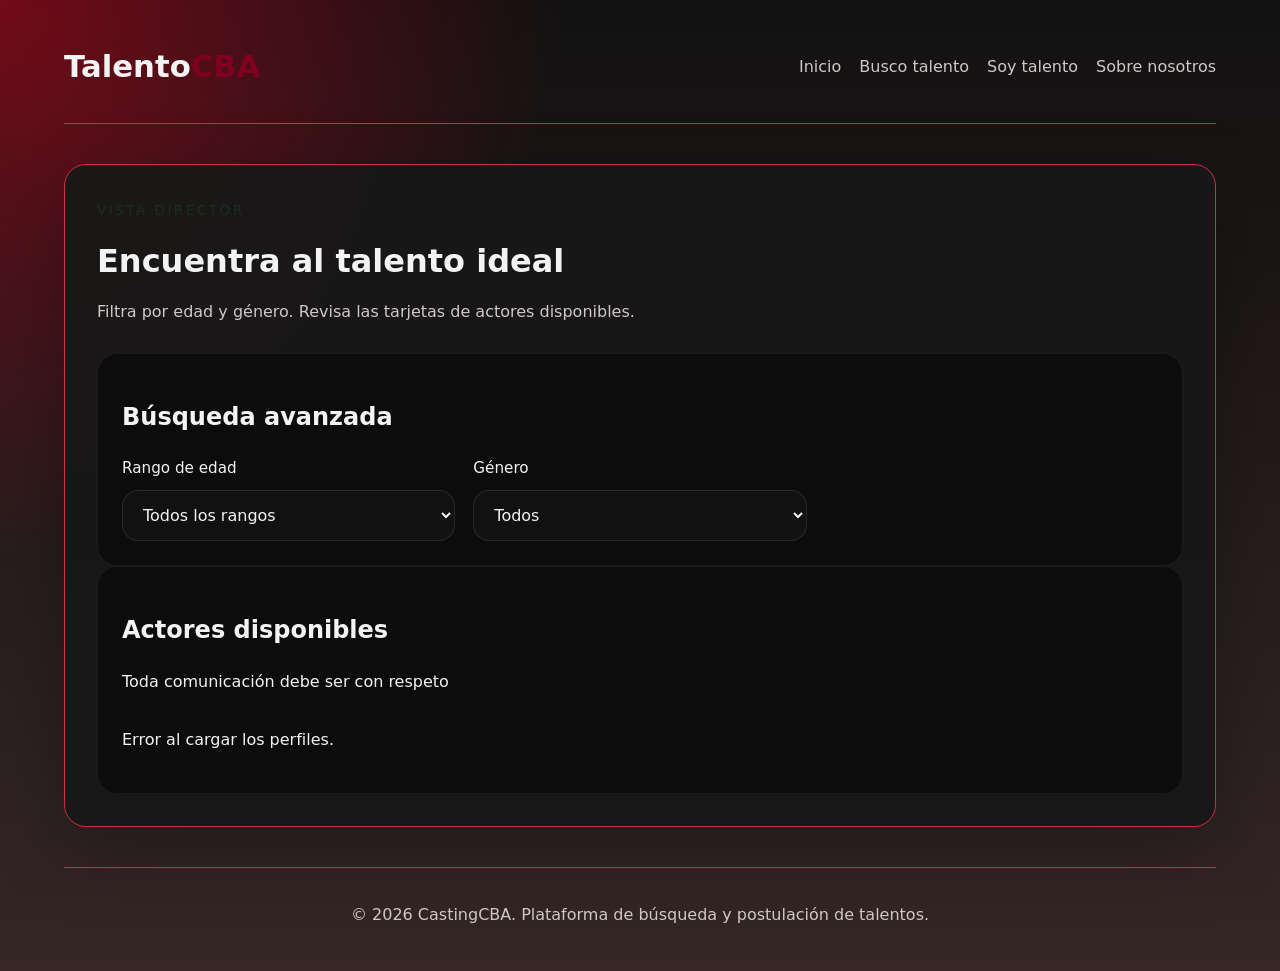
==== commit a8642bc2: "ultimos toques" ====
--- a/busco-talento.html
+++ b/busco-talento.html
@@ -9,7 +9,7 @@
     <script src="js/busco-talento.js"></script>
 </head>
 <body>
-    <div class="app-shell">
+    <div class="menu-header">
         <header class="sitio-header">
             <div class="brand">
                 <span class="brand-logo">Talento<span class="resalto-rojo">CBA</span></span>
--- a/css/style.css
+++ b/css/style.css
@@ -33,7 +33,7 @@
   font-weight: bold;
 }
 
-.app-shell {
+.menu-header {
   max-width: 1200px;
   margin: 0 auto;
   padding: 24px;
@@ -127,6 +127,7 @@
   font-size: 0.85rem;
   text-transform: uppercase;
   letter-spacing: 0.18em;
+  color: rgba(29, 214, 106, 0.12);
 }
 
 .panel {
@@ -257,6 +258,7 @@
   accent-color: #b11226;
 }
 
+/* Radios: input a la izquierda del texto, pegados */
 .radio-inline {
   display: flex;
   flex-direction: row;
@@ -465,7 +467,7 @@
 }
 
 @media (max-width: 1100px) {
-  .app-shell {
+  .menu-header {
     padding: 20px;
   }
   .form-grid {
@@ -523,7 +525,7 @@
   }
 }
 @media (max-width: 640px) {
-  .app-shell {
+  .menu-header {
     padding: 18px;
   }
   .page-section {
